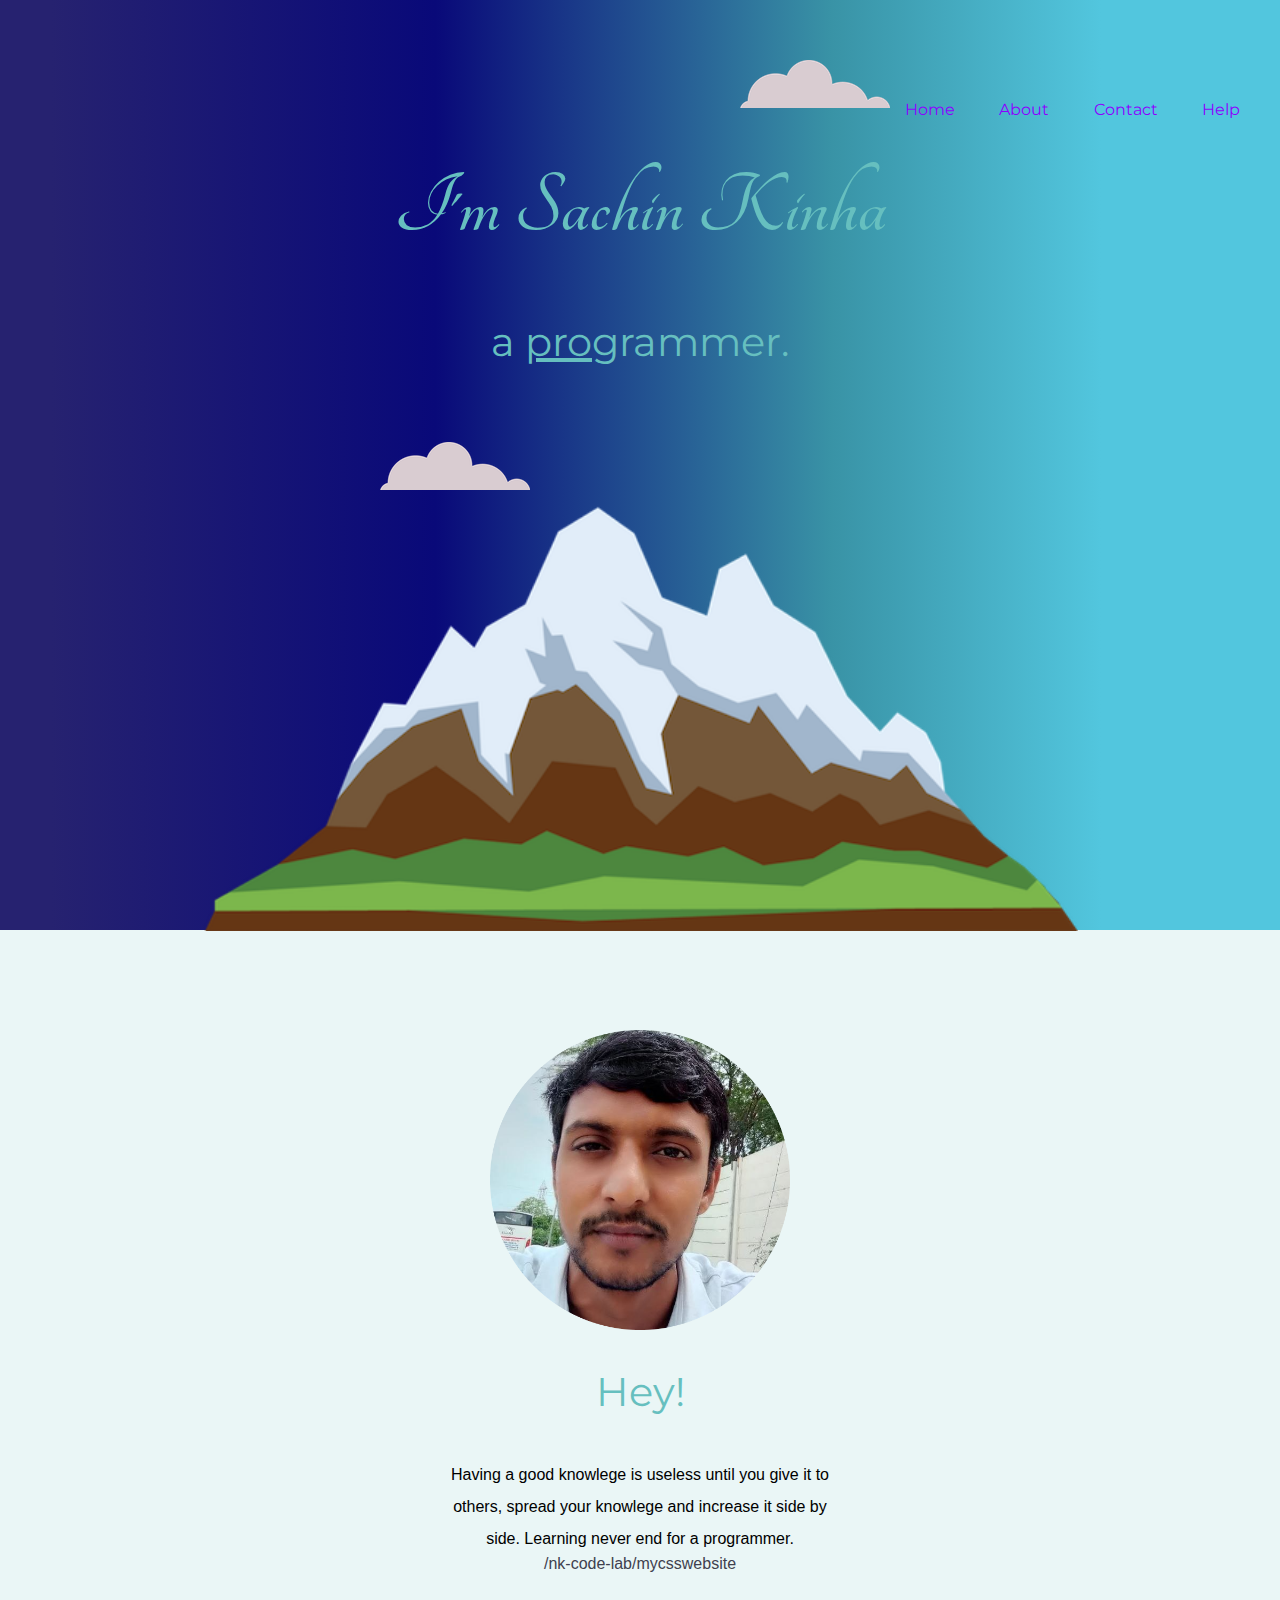
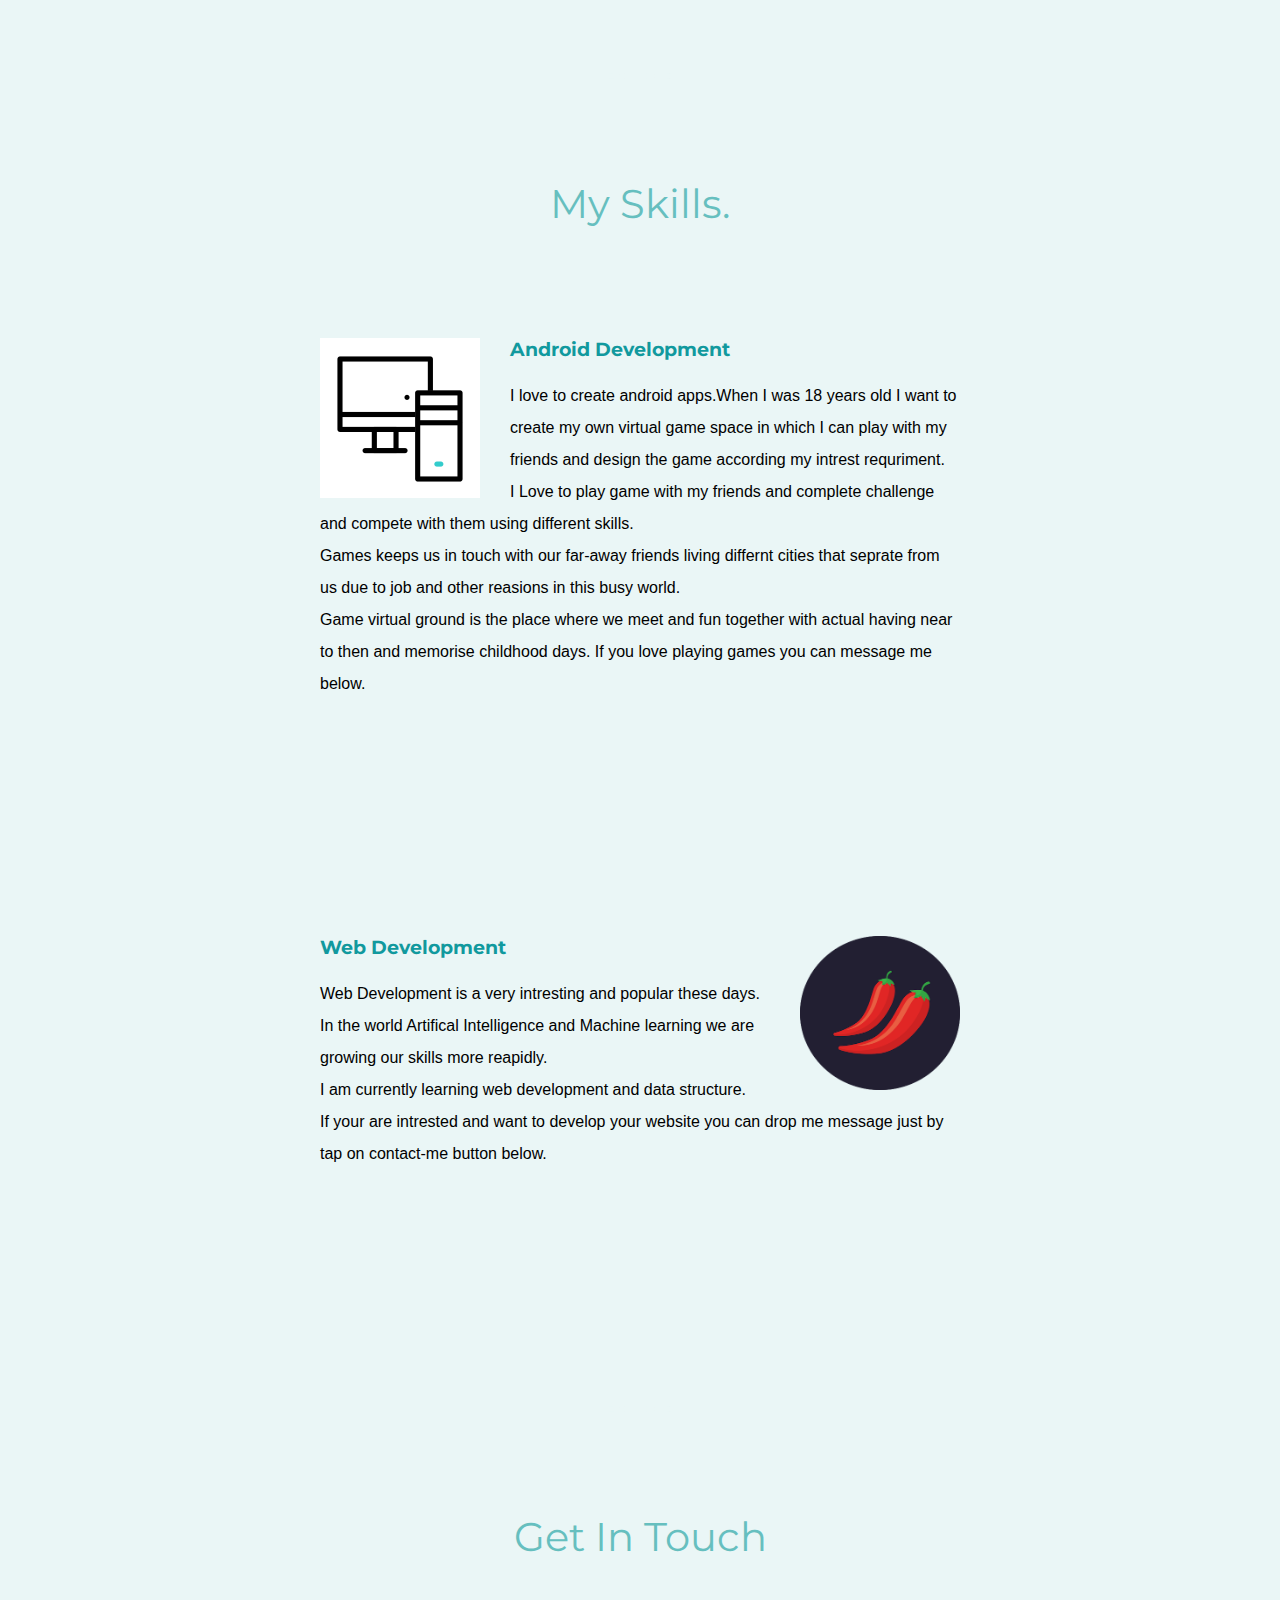
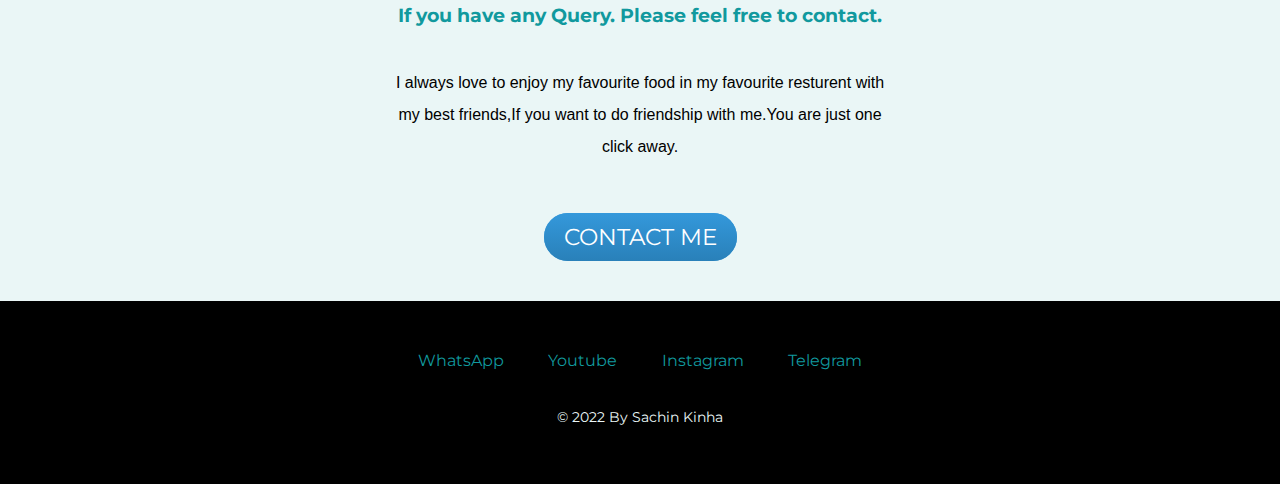
==== index.html @ 5a08a843 "first commit" ====
<!DOCTYPE html>
<html lang="en">
<head>
    <meta charset="UTF-8">
    <meta http-equiv="X-UA-Compatible" content="IE=edge">
    <meta name="viewport" content="width=device-width, initial-scale=1.0">
    <link rel="stylesheet" href="style.css">
    <link rel="icon" href="s_favicon.ico">
    <link rel="preconnect" href="https://fonts.googleapis.com">
    <link rel="preconnect" href="https://fonts.gstatic.com" crossorigin>
    <link href="https://fonts.googleapis.com/css2?family=Montserrat&display=swap" rel="stylesheet">
    <link rel="stylesheet" href="https://fonts.googleapis.com/css?family=Tangerine">
    <title>Sachin Kinha</title>
</head>
<body>
    <div class="topContanier">
        <div class="header">
          <a class="htag" href="index.html" >Home</a>
          <a class="htag" href="index.html">About</a>
          <a class="htag" href="index.html">Contact</a>
          <a class="htag lasttag" href="index.html">Help</a>
        </div>
        <img class="topCloud" src="cloud.png" alt="cloud image">
        <h1>I'm Sachin Kinha</h1>
        <h2>a <span class="pro">pro</span>grammer.</h2>
        <img class="bottomCloud" src="cloud.png" alt="cloud Image">
        <img class="mountain" src="mountain.png" alt="mountain image">
    </div>
    <div class="middleContaier">
        <div class="profile">
          <img class="profileImg" src="sachin.png" alt="profile image ">
          <h2>Hey!</h2>
          <p class="intro">Having a good knowlege is useless until you give it to others, spread your knowlege and increase it side by side. Learning never end for a programmer.</p>
        </div>/nk-code-lab/mycsswebsite
        <hr>
        <div class="skills">
          <h2>My Skills.</h2>
          <div class="skill-row">
            <img class="computer Imghov" src="computer.gif" alt="">
            <h3>Android Development</h3>
            <p>I love to create android apps.When I was 18 years old I want to create my own virtual game space
              in which I can play with my friends and design the game according my intrest requriment.</br>I Love to
              play game with my friends and complete challenge and compete with them using different skills.</br>Games keeps us 
              in touch with our far-away friends living differnt cities that seprate from us due to job and other reasions in this busy world.
              </br>Game virtual ground is the place where we meet and fun together with actual having near to then and memorise childhood days.
              If you love playing games you can message me below. 
            </p>
          </div>
          <div class="skill-row">
            <img class="chillie Imghov" src="chillies.png" alt="">
            <h3>Web Development</h3>
            <p>Web Development is a very intresting and popular these days. In the world Artifical Intelligence and 
              Machine learning we are growing our skills more reapidly.</br>I am currently learning web development 
              and data structure.</br>If your are intrested and want to develop your website you can drop me message
              just by tap on contact-me button below.
            </p>
          </div>
        </div>
        <hr>
        <div class="contact-me">
          <h2>Get In Touch</h2>
          <h3>If you have any Query. Please feel free to contact.</h3>
          <p class="contact-message">I always love to enjoy my favourite food in my favourite resturent with my best friends,If you want to do friendship with me.You are just one click away.</p>
          <a class="btn"  href="mailto:codewithaisha@gmail.com">CONTACT ME</a>
        </div>
      </div>
      <div class="bottomContainer">
        <a class="footer-link" href="https://chat.whatsapp.com/JRS2F9wwlAG6IcrGkLjFpB">WhatsApp</a>
        <a class="footer-link" href="https://www.youtube.com/channel/UCSdqAO9umia62kLxA4K4Q6Q">Youtube</a>
        <a class="footer-link" href="https://www.instagram.com/aitctradingclub/">Instagram</a>
        <a class="footer-link" href="https://t.me/SachinKinha01">Telegram</a>
        <p class="copyright">© 2022 By Sachin Kinha</p>
      </div>
      
</body>
</html>
---- style.css ----
body {
    color: #40414E;
    margin: 0;
    text-align: center;
    font-family: "Merriweather", verdana,"Brush Script MT", sans-serif;
}
h1 {
    margin-top:50px auto 0 auto;
    font-family:  'Tangerine',cursive;
    font-size: 5.625rem;
    color: #66BFBF;
}
h2 {
    font-family: "Montserrat",sans-serif;
    font-size: 2.5rem;
    color: #66BFBF;
    font-weight: normal;
    padding-bottom: 10px;
}
h3 {
    font-family: "Montserrat",sans-serif;
    color: #11999E;
}
hr {
    border: dotted #EAF6F6 6px;
    border-bottom: none;
    width: 4%;
    margin: 100px auto;
}
p {
    line-height: 2;
    color: black;
}
a {
    color: #11999E;
    font-family: "Montserrat",sans-serif;
    margin: 10px 20px;
    text-decoration: none;
}
a:hover {
    color: #EAF6F6;
}
.header {
    float: right;
    
}
.htag {
    color: #8c00ff;
    margin-right: 20px;
    cursor: pointer;
}
.lasttag {
    margin-right: 40px;
}
.profile {
    padding-top: 100px;
}
.profileImg {
    width: 300px;
    height: 300px;
    cursor: pointer;
}
.profileImg:hover {
    padding-bottom: 50px;
    transform: scale(1.3); /* (150% zoom - Note: if the zoom is too large, it will go outside of the viewport) */
  }
.intro {
    width: 30%;
    margin: auto;
}
.skills {
    margin-bottom: 10px;
}
.skill-row {
    width: 50%;
    text-align: left;
    padding-bottom: 20px;
    margin: 100px auto 200px auto;

}
.computer {
    width: 25%;
    height: 25%;
    float: left;
    margin-right: 30px;;
}
.chillie {
    width: 25%;
    height: 25%;
    float: right;
    margin-left: 30px;
}
.Imghov:hover {
    transform: scale(1.2);
    margin: 10px 50px 10px 50px;
}
.mountain {
    width: 875px;
}
.topContanier {
    background: rgb(38,34,112);
    background: linear-gradient(90deg, rgba(38,34,112,1) 4%, rgba(9,9,121,1) 34%, rgba(57,147,166,1) 65%, rgba(82,198,222,1) 86%);
    position: relative;
    padding-top: 100px;
    height: 830px;
}
.middleContaier {
    background-color: #EAF6F6;
    margin: 0;
    padding-bottom: 50px;
}
.bottomContainer {
    background-color: #000000;
    padding: 50px 0 20px 0;
}
.bottomCloud {
    position: absolute;
    left: 380px;
    bottom: 440px;
}
.topCloud {
    position: absolute;
    right: 390px;
    top: 60px;
}
.pro {
    text-decoration: underline;
}

.contact-message {
    width: 40%;
    margin: 40px auto 60px ;
}
.btn {
    background: #3498db;
    background-image: -webkit-linear-gradient(top, #3498db, #2980b9);
    background-image: -moz-linear-gradient(top, #3498db, #2980b9);
    background-image: -ms-linear-gradient(top, #3498db, #2980b9);
    background-image: -o-linear-gradient(top, #3498db, #2980b9);
    background-image: linear-gradient(to bottom, #3498db, #2980b9);
    -webkit-border-radius: 28;
    -moz-border-radius: 28;
    border-radius: 25px;
    color: #ffffff;
    font-family: "Montserrat",sans-serif;
    font-size: 23px;
    margin-top: 20px;
    padding: 10px 20px 10px 20px;
    text-decoration: none;
  }
  
  .btn:hover {
    background: #8c00ff;
    background-image: -webkit-linear-gradient(top, #8c00ff, #fc0000);
    background-image: -moz-linear-gradient(top, #8c00ff, #fc0000);
    background-image: -ms-linear-gradient(top, #8c00ff, #fc0000);
    background-image: -o-linear-gradient(top, #8c00ff, #fc0000);
    background-image: linear-gradient(to bottom, #8c00ff, #fc0000);
    text-decoration: none;
  }
  .footer-link {
    word-spacing: 300px;
    text-decoration: none;
  }
  .copyright {
    color: #EAF6F6;
    font-size: 0.85rem;
    padding: 20px 0;
    font-family: "Montserrat",sans-serif;
    cursor: pointer;
  }
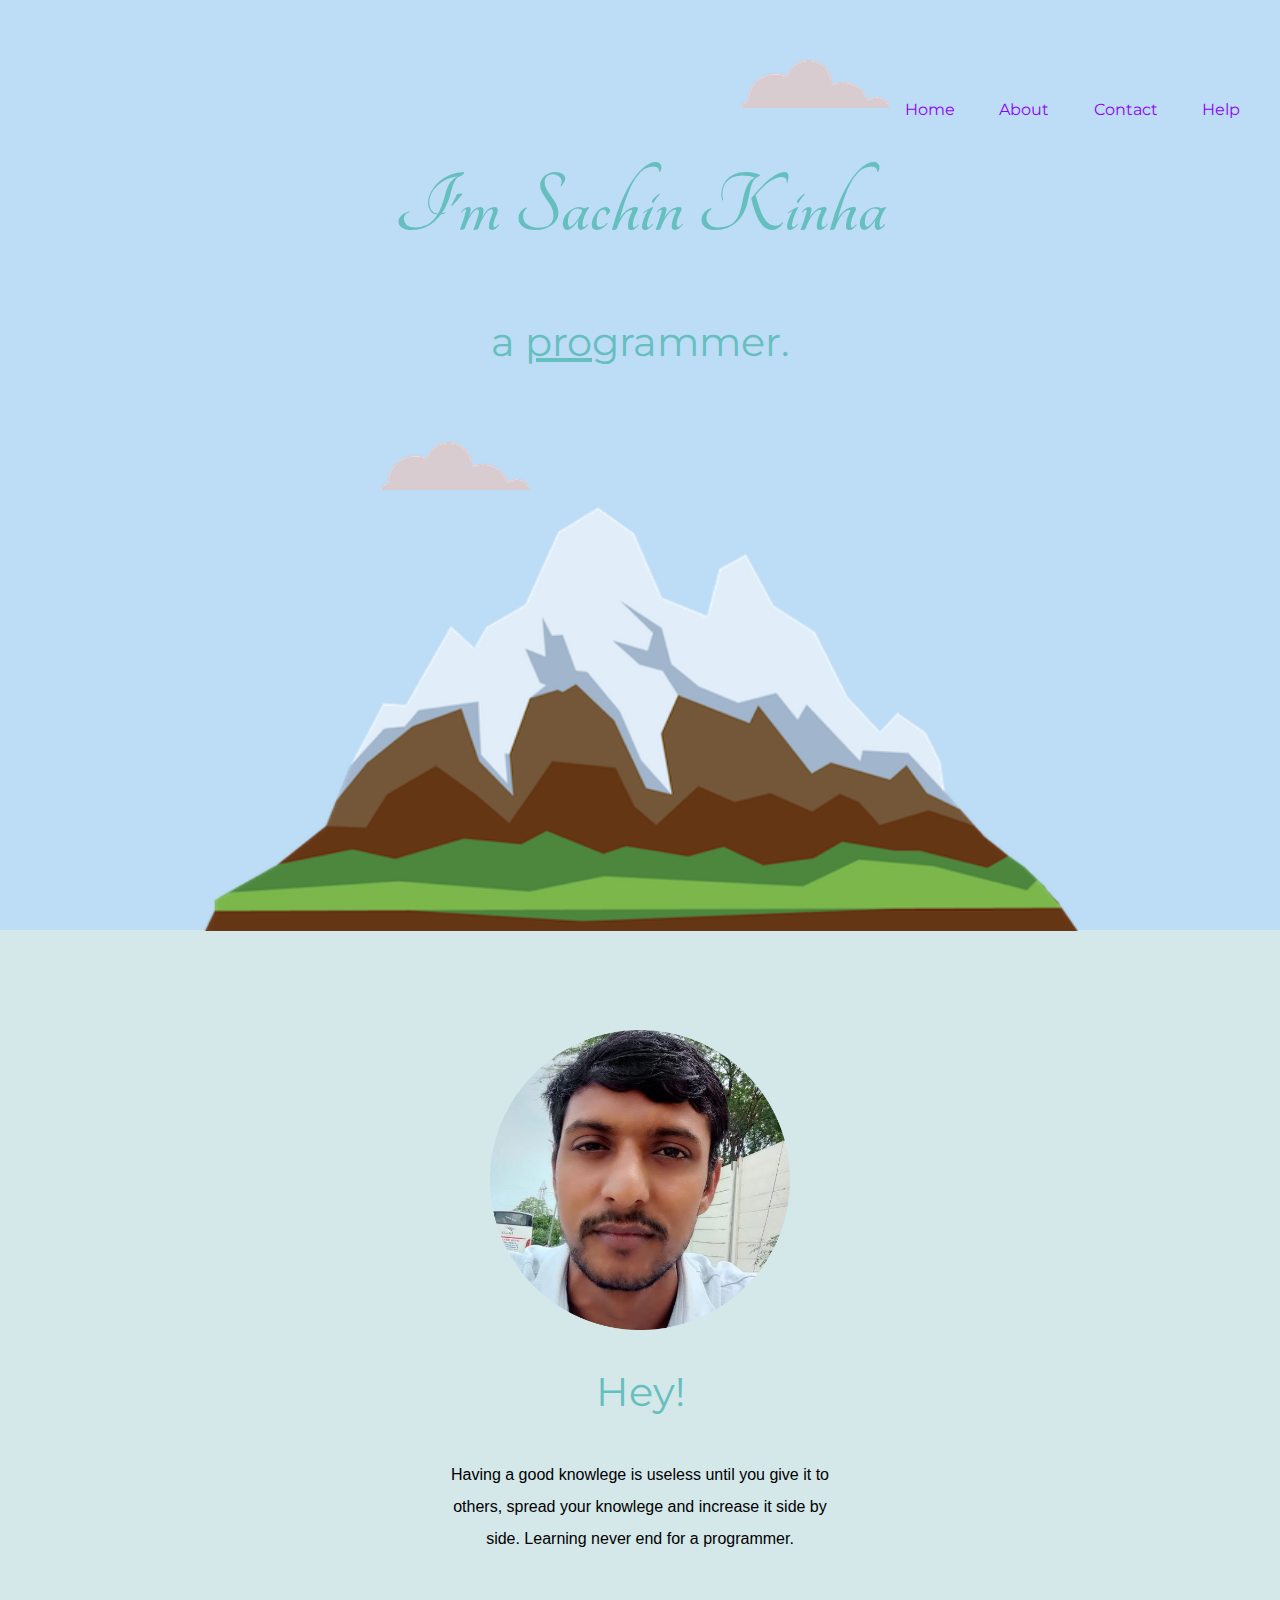
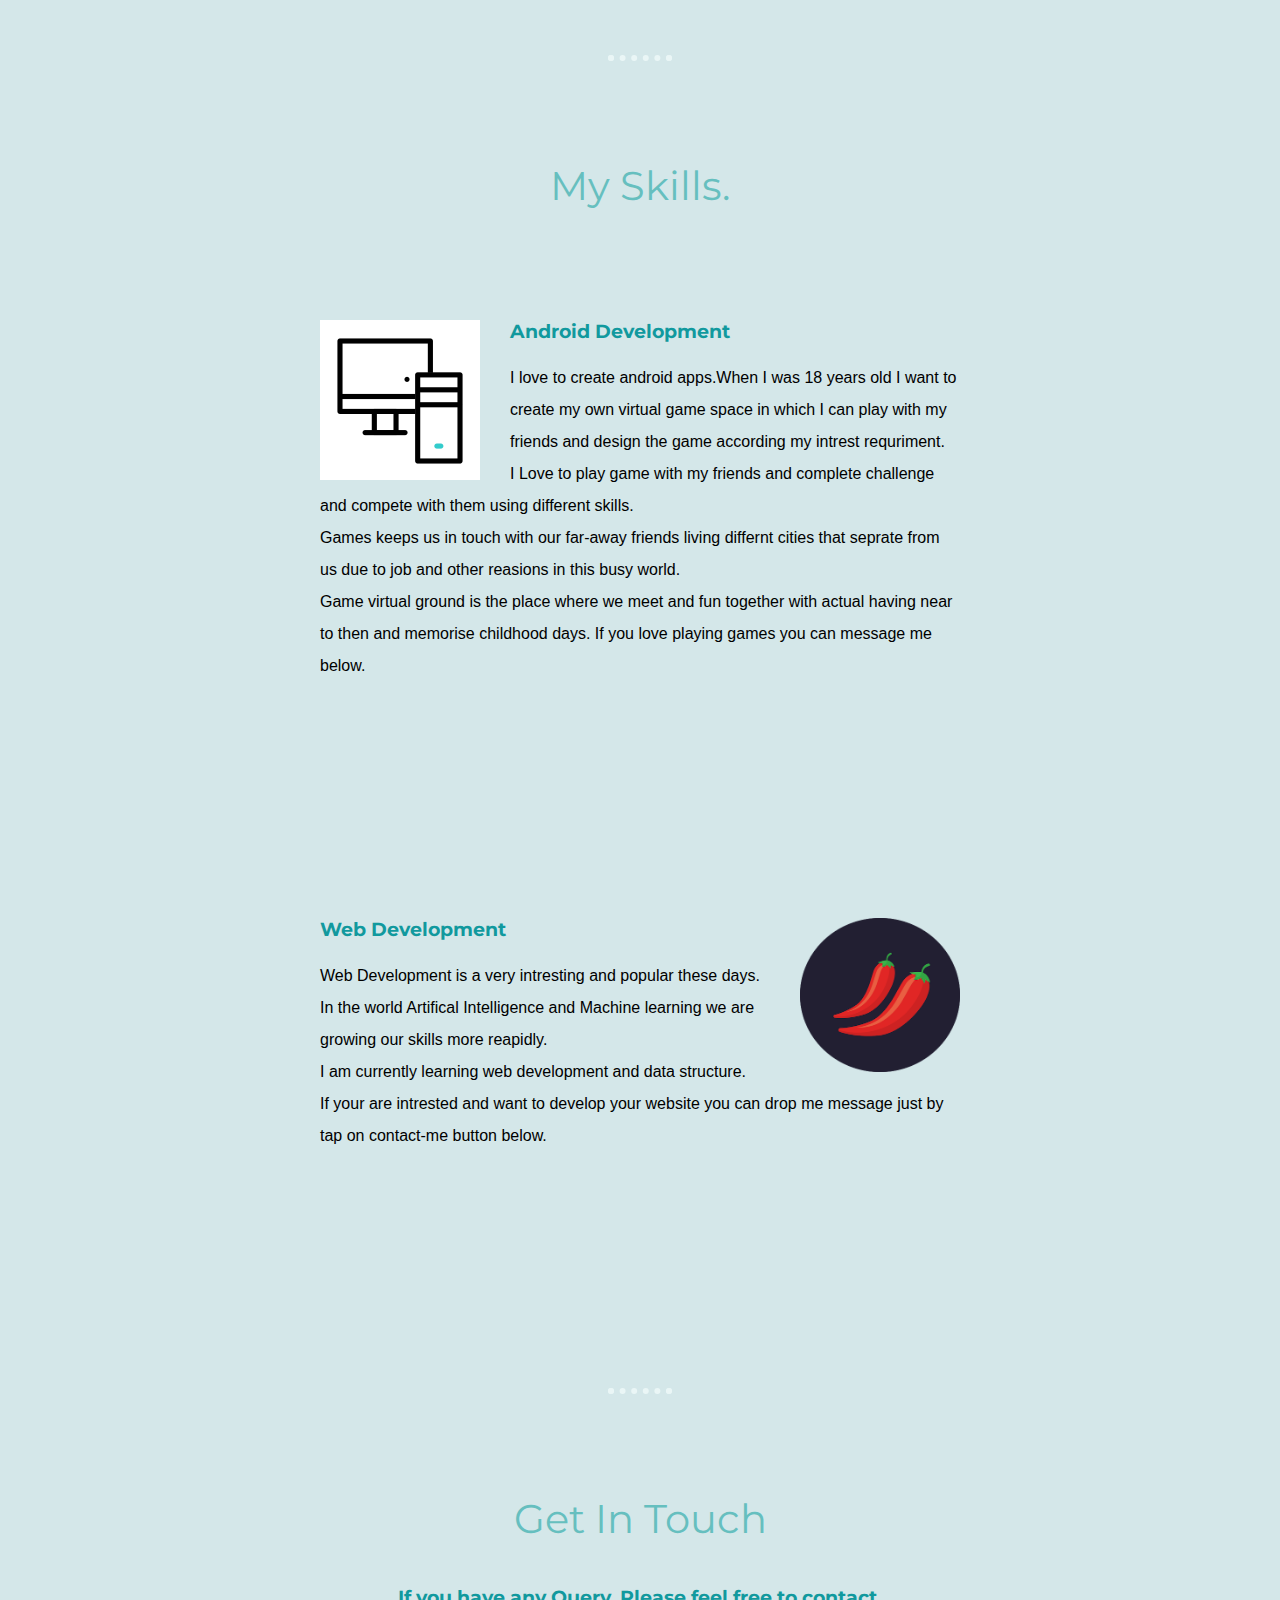
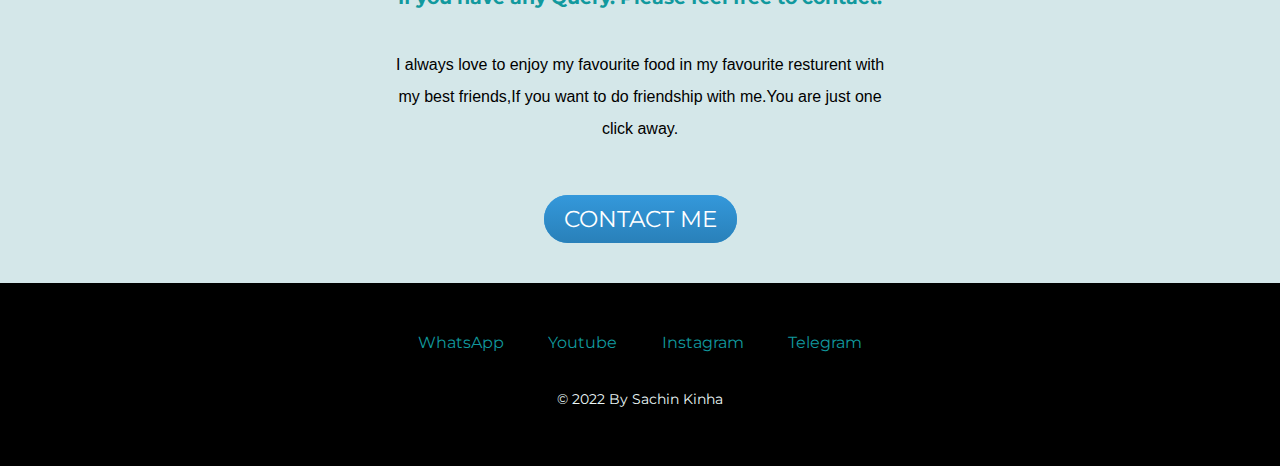
==== commit 1099ee68: "new update" ====
--- a/index.html
+++ b/index.html
@@ -16,8 +16,8 @@
     <div class="topContanier">
         <div class="header">
           <a class="htag" href="index.html" >Home</a>
-          <a class="htag" href="index.html">About</a>
-          <a class="htag" href="index.html">Contact</a>
+          <a class="htag" href="about.html">About</a>
+          <a class="htag" href="https://chat.whatsapp.com/JRS2F9wwlAG6IcrGkLjFpB">Contact</a>
           <a class="htag lasttag" href="index.html">Help</a>
         </div>
         <img class="topCloud" src="cloud.png" alt="cloud image">
@@ -31,7 +31,7 @@
           <img class="profileImg" src="sachin.png" alt="profile image ">
           <h2>Hey!</h2>
           <p class="intro">Having a good knowlege is useless until you give it to others, spread your knowlege and increase it side by side. Learning never end for a programmer.</p>
-        </div>/nk-code-lab/mycsswebsite
+        </div>
         <hr>
         <div class="skills">
           <h2>My Skills.</h2>
@@ -61,7 +61,7 @@
           <h2>Get In Touch</h2>
           <h3>If you have any Query. Please feel free to contact.</h3>
           <p class="contact-message">I always love to enjoy my favourite food in my favourite resturent with my best friends,If you want to do friendship with me.You are just one click away.</p>
-          <a class="btn"  href="mailto:codewithaisha@gmail.com">CONTACT ME</a>
+          <a class="btn"  href="mailto:sachinkinha78@gmail.com">CONTACT ME</a>
         </div>
       </div>
       <div class="bottomContainer">
--- a/style.css
+++ b/style.css
@@ -60,10 +60,7 @@
     height: 300px;
     cursor: pointer;
 }
-.profileImg:hover {
-    padding-bottom: 50px;
-    transform: scale(1.3); /* (150% zoom - Note: if the zoom is too large, it will go outside of the viewport) */
-  }
+
 .intro {
     width: 30%;
     margin: auto;
@@ -98,14 +95,13 @@
     width: 875px;
 }
 .topContanier {
-    background: rgb(38,34,112);
-    background: linear-gradient(90deg, rgba(38,34,112,1) 4%, rgba(9,9,121,1) 34%, rgba(57,147,166,1) 65%, rgba(82,198,222,1) 86%);
+    background-color: #bddcf5;
     position: relative;
     padding-top: 100px;
     height: 830px;
 }
 .middleContaier {
-    background-color: #EAF6F6;
+    background-color: #d4e7e9;
     margin: 0;
     padding-bottom: 50px;
 }
@@ -168,4 +164,53 @@
     padding: 20px 0;
     font-family: "Montserrat",sans-serif;
     cursor: pointer;
-  }+  }
+  .pdf {
+    width:50%;
+    height: 1000px;
+  }
+
+input#sub {
+    background: #3498db;
+    background-image: -webkit-linear-gradient(top, #3498db, #2980b9);
+    background-image: -moz-linear-gradient(top, #3498db, #2980b9);
+    background-image: -ms-linear-gradient(top, #3498db, #2980b9);
+    background-image: -o-linear-gradient(top, #3498db, #2980b9);
+    background-image: linear-gradient(to bottom, #3498db, #2980b9);
+    -webkit-border-radius: 28;
+    -moz-border-radius: 28;
+    border-radius: 28px;
+    font-family: Arial;
+    color: #ffffff;
+    font-size: 20px;
+    padding: 10px 20px 10px 20px;
+    text-decoration: none;
+}
+
+input#sub:hover {
+    background: #028a16;
+    text-decoration: none;
+}
+.formdiv {
+    margin-bottom: 400px;
+    border-radius: 5px;
+    background-color: #f2f2f2;
+    padding: 20px;
+}
+/* .form {
+    position: absolute;
+    right: 10%;    
+} */
+label {
+    display: inline-block;
+    width: 150px;
+}
+input[type=text]{
+    width: 100%;
+    padding: 12px 20px;
+    margin: 8px 0;
+    display: inline-block;
+    border: 1px solid #ccc;
+    border-radius: 4px;
+    box-sizing: border-box;
+}